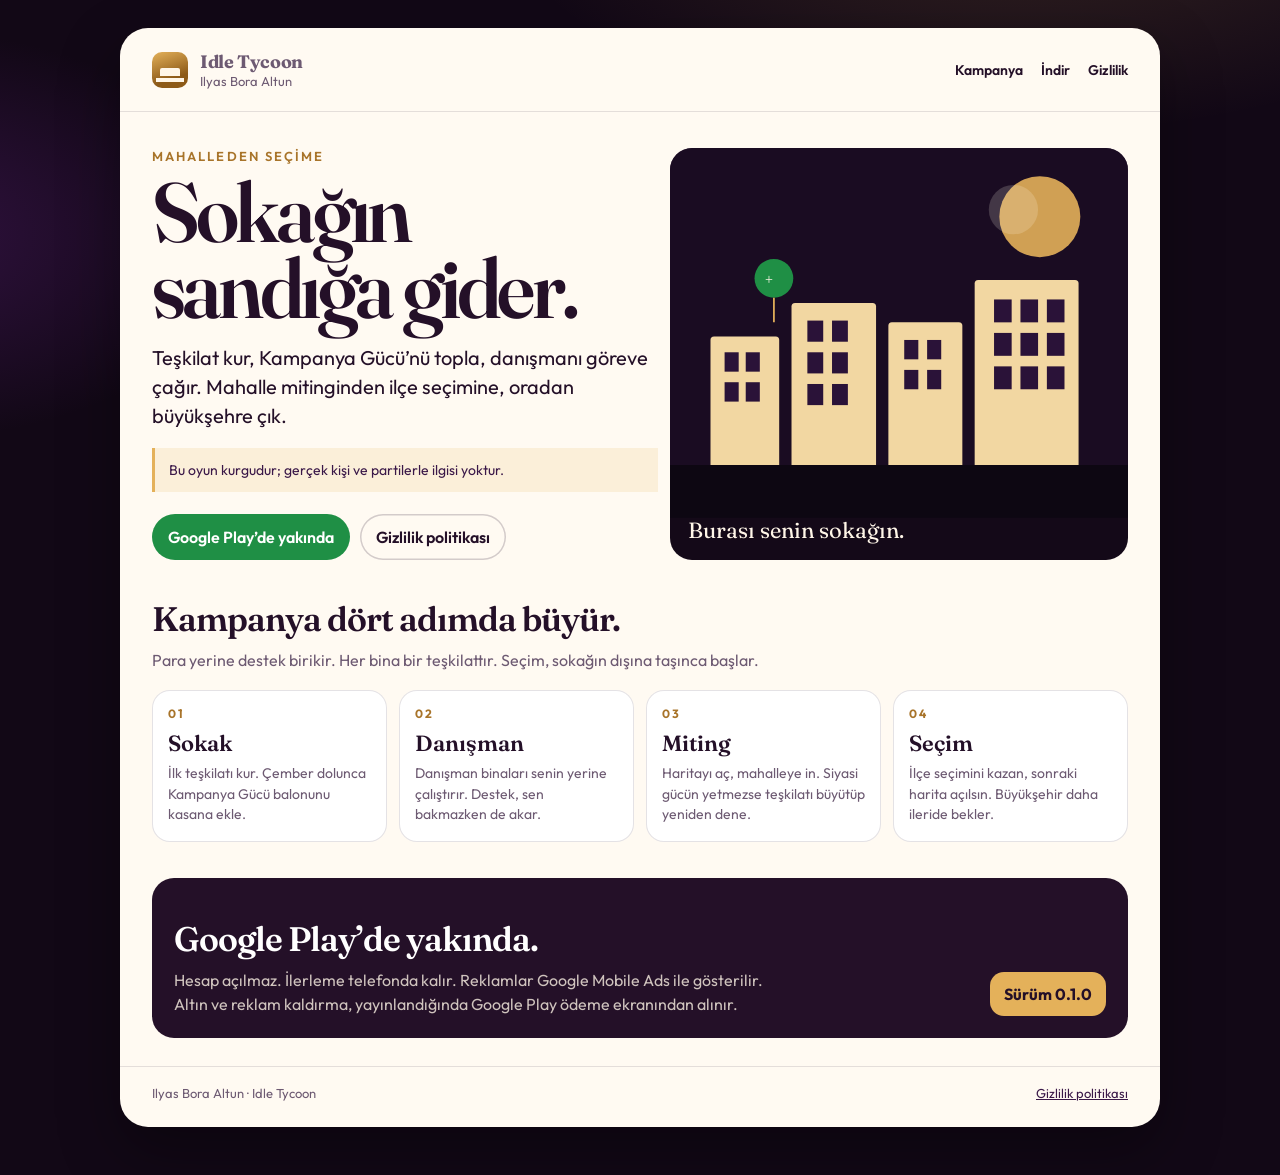
==== index.html @ 6946e216 "Publish the Idle Tycoon site and privacy policy. Co-authored-by: Cursor <cursoragent@cursor.com>" ====
<!DOCTYPE html>
<html lang="tr">
<head>
  <meta charset="utf-8">
  <meta name="viewport" content="width=device-width, initial-scale=1">
  <title>Idle Tycoon — kurgusal seçim kampanyası</title>
  <meta name="description" content="Idle Tycoon, sokağından başlayan kurgusal bir seçim kampanyası oyunudur. Gerçek kişi ve partilerle ilgisi yoktur.">
  <link rel="icon" href="favicon.svg" type="image/svg+xml">
  <link rel="preconnect" href="https://fonts.googleapis.com">
  <link rel="preconnect" href="https://fonts.gstatic.com" crossorigin>
  <link href="https://fonts.googleapis.com/css2?family=Fraunces:opsz,wght@9..144,560;9..144,640&family=Outfit:wght@400;500;600;700&display=swap" rel="stylesheet">
  <link rel="stylesheet" href="styles.css">
</head>
<body>
  <div class="sheet">
    <header class="top">
      <a class="brand" href="index.html">
        <i class="mark" aria-hidden="true"></i>
        <span>
          <b>Idle Tycoon</b>
          <span>Ilyas Bora Altun</span>
        </span>
      </a>
      <nav class="nav">
        <a href="#rota">Kampanya</a>
        <a href="#oyna">İndir</a>
        <a href="gizlilik.html">Gizlilik</a>
      </nav>
    </header>

    <section class="hero">
      <div>
        <p class="kicker">Mahalleden seçime</p>
        <h1>Sokağın<br>sandığa gider.</h1>
        <p class="lead">Teşkilat kur, Kampanya Gücü’nü topla, danışmanı göreve çağır. Mahalle mitinginden ilçe seçimine, oradan büyükşehre çık.</p>
        <p class="disclaimer">Bu oyun kurgudur; gerçek kişi ve partilerle ilgisi yoktur.</p>
        <div class="actions">
          <a class="btn" href="#oyna">Google Play’de yakında</a>
          <a class="btn ghost" href="gizlilik.html">Gizlilik politikası</a>
        </div>
      </div>
      <figure class="poster">
        <svg viewBox="0 0 520 420" role="img" aria-label="Gece sokağında kampanya binaları ve bir destek balonu">
          <rect width="520" height="420" fill="#1a0c22"/>
          <circle cx="420" cy="78" r="46" fill="#e4b15a" opacity="0.9"/>
          <circle cx="390" cy="70" r="28" fill="#fff6e8" opacity="0.18"/>
          <g fill="#f2d7a2">
            <rect x="46" y="214" width="78" height="150" rx="4"/>
            <rect x="138" y="176" width="96" height="188" rx="4"/>
            <rect x="248" y="198" width="84" height="166" rx="4"/>
            <rect x="346" y="150" width="118" height="214" rx="4"/>
          </g>
          <g fill="#2a1238">
            <rect x="62" y="232" width="16" height="22"/>
            <rect x="86" y="232" width="16" height="22"/>
            <rect x="62" y="266" width="16" height="22"/>
            <rect x="86" y="266" width="16" height="22"/>
            <rect x="156" y="196" width="18" height="24"/>
            <rect x="184" y="196" width="18" height="24"/>
            <rect x="156" y="232" width="18" height="24"/>
            <rect x="184" y="232" width="18" height="24"/>
            <rect x="156" y="268" width="18" height="24"/>
            <rect x="184" y="268" width="18" height="24"/>
            <rect x="266" y="218" width="16" height="22"/>
            <rect x="292" y="218" width="16" height="22"/>
            <rect x="266" y="252" width="16" height="22"/>
            <rect x="292" y="252" width="16" height="22"/>
            <rect x="368" y="172" width="20" height="26"/>
            <rect x="398" y="172" width="20" height="26"/>
            <rect x="428" y="172" width="20" height="26"/>
            <rect x="368" y="210" width="20" height="26"/>
            <rect x="398" y="210" width="20" height="26"/>
            <rect x="428" y="210" width="20" height="26"/>
            <rect x="368" y="248" width="20" height="26"/>
            <rect x="398" y="248" width="20" height="26"/>
            <rect x="428" y="248" width="20" height="26"/>
          </g>
          <rect x="0" y="360" width="520" height="60" fill="#0d0712"/>
          <circle cx="118" cy="148" r="22" fill="#1f8f45"/>
          <path d="M118 170 v28" stroke="#e4b15a" stroke-width="2"/>
          <text x="108" y="154" fill="#fff6e8" font-family="Georgia, serif" font-size="16">+</text>
        </svg>
        <figcaption class="caption">Burası senin sokağın.</figcaption>
      </figure>
    </section>

    <section class="route" id="rota">
      <h2>Kampanya dört adımda büyür.</h2>
      <p class="deck">Para yerine destek birikir. Her bina bir teşkilattır. Seçim, sokağın dışına taşınca başlar.</p>
      <ol class="steps">
        <li>
          <em>01</em>
          <strong>Sokak</strong>
          <p>İlk teşkilatı kur. Çember dolunca Kampanya Gücü balonunu kasana ekle.</p>
        </li>
        <li>
          <em>02</em>
          <strong>Danışman</strong>
          <p>Danışman binaları senin yerine çalıştırır. Destek, sen bakmazken de akar.</p>
        </li>
        <li>
          <em>03</em>
          <strong>Miting</strong>
          <p>Haritayı aç, mahalleye in. Siyasi gücün yetmezse teşkilatı büyütüp yeniden dene.</p>
        </li>
        <li>
          <em>04</em>
          <strong>Seçim</strong>
          <p>İlçe seçimini kazan, sonraki harita açılsın. Büyükşehir daha ileride bekler.</p>
        </li>
      </ol>
    </section>

    <section class="play" id="oyna">
      <div class="play-row">
        <div>
          <h2>Google Play’de yakında.</h2>
          <p>Hesap açılmaz. İlerleme telefonda kalır. Reklamlar Google Mobile Ads ile gösterilir. Altın ve reklam kaldırma, yayınlandığında Google Play ödeme ekranından alınır.</p>
        </div>
        <div class="soon">Sürüm 0.1.0</div>
      </div>
    </section>

    <footer class="foot">
      <span>Ilyas Bora Altun · Idle Tycoon</span>
      <a href="gizlilik.html">Gizlilik politikası</a>
    </footer>
  </div>
</body>
</html>
---- styles.css ----
:root {
  --night: #120816;
  --ink: #241028;
  --plum: #3a1848;
  --gold: #e4b15a;
  --gold-deep: #a8742a;
  --cream: #fff6e8;
  --paper: #fffaf2;
  --muted: #6d5a72;
  --green: #1f8f45;
  --green-deep: #146332;
  --line: rgba(36, 16, 40, 0.12);
  --shadow: 0 24px 60px rgba(0, 0, 0, 0.35);
  --serif: "Fraunces", "Iowan Old Style", Palatino, serif;
  --sans: "Outfit", "Avenir Next", "Segoe UI", sans-serif;
}

* { box-sizing: border-box; }

html { scroll-behavior: smooth; }

body {
  margin: 0;
  min-height: 100vh;
  color: var(--ink);
  font-family: var(--sans);
  background:
    radial-gradient(900px 420px at 80% -10%, rgba(228, 177, 90, 0.18), transparent 60%),
    radial-gradient(700px 380px at -10% 20%, rgba(90, 30, 120, 0.45), transparent 55%),
    var(--night);
}

a { color: inherit; }

.sheet {
  width: min(1040px, calc(100% - 32px));
  margin: 28px auto 48px;
  background: var(--paper);
  border-radius: 28px;
  box-shadow: var(--shadow);
  overflow: hidden;
}

.top {
  display: flex;
  justify-content: space-between;
  align-items: center;
  gap: 16px;
  padding: 22px 32px;
  border-bottom: 1px solid var(--line);
}

.brand {
  display: flex;
  align-items: center;
  gap: 12px;
  text-decoration: none;
}

.mark {
  width: 36px;
  height: 36px;
  border-radius: 10px;
  background:
    linear-gradient(160deg, var(--gold), #8d5a18 70%),
    var(--plum);
  position: relative;
  flex: none;
}

.mark::after {
  content: "";
  position: absolute;
  left: 8px;
  right: 8px;
  top: 16px;
  height: 8px;
  border-radius: 2px 2px 0 0;
  background: var(--cream);
  box-shadow: -6px 8px 0 -2px var(--cream), 6px 8px 0 -2px var(--cream);
}

.brand b {
  display: block;
  font-family: var(--serif);
  font-size: 18px;
  letter-spacing: -0.02em;
}

.brand span,
.studio {
  color: var(--muted);
  font-size: 13px;
}

.nav {
  display: flex;
  gap: 18px;
  align-items: center;
  font-size: 14px;
  font-weight: 600;
}

.nav a { text-decoration: none; }

.nav a:hover { color: var(--gold-deep); }

.hero {
  display: grid;
  grid-template-columns: 1.05fr 0.95fr;
  gap: 12px;
  padding: 36px 32px 12px;
}

.kicker {
  margin: 0 0 10px;
  color: var(--gold-deep);
  font-size: 13px;
  font-weight: 600;
  letter-spacing: 0.16em;
  text-transform: uppercase;
}

h1 {
  margin: 0;
  font-family: var(--serif);
  font-size: clamp(52px, 7vw, 84px);
  font-weight: 600;
  letter-spacing: -0.045em;
  line-height: 0.9;
}

.lead {
  margin: 18px 0 0;
  max-width: 34rem;
  font-size: 20px;
  line-height: 1.45;
}

.disclaimer {
  margin: 18px 0 0;
  max-width: 34rem;
  padding: 12px 14px;
  border-left: 3px solid var(--gold);
  background: rgba(228, 177, 90, 0.16);
  color: var(--plum);
  font-size: 14px;
  line-height: 1.45;
}

.actions {
  display: flex;
  flex-wrap: wrap;
  gap: 10px;
  margin-top: 22px;
}

.btn {
  display: inline-flex;
  align-items: center;
  justify-content: center;
  min-height: 46px;
  padding: 0 16px;
  border-radius: 999px;
  background: var(--green);
  color: white;
  text-decoration: none;
  font-weight: 600;
}

.btn:hover { background: var(--green-deep); }

.btn.ghost {
  background: transparent;
  color: var(--ink);
  box-shadow: inset 0 0 0 1.5px rgba(36, 16, 40, 0.2);
}

.btn.ghost:hover { background: rgba(36, 16, 40, 0.04); }

.poster {
  margin: 0;
  border-radius: 22px;
  background:
    linear-gradient(180deg, rgba(255, 246, 232, 0.2), transparent 30%),
    linear-gradient(180deg, #2a1238 0%, #140918 72%);
  min-height: 360px;
  position: relative;
  overflow: hidden;
  color: var(--cream);
}

.poster svg { display: block; width: 100%; height: auto; }

.caption {
  position: absolute;
  left: 18px;
  bottom: 16px;
  margin: 0;
  font-family: var(--serif);
  font-size: 22px;
}

.route,
.play,
.legal {
  padding: 8px 32px 28px;
}

.route h2,
.play h2,
.legal h2,
.prose h2 {
  margin: 18px 0 8px;
  font-family: var(--serif);
  font-size: 34px;
  font-weight: 600;
  letter-spacing: -0.03em;
}

.deck {
  margin: 0 0 18px;
  max-width: 40rem;
  color: var(--muted);
  line-height: 1.5;
}

.steps {
  display: grid;
  grid-template-columns: repeat(4, 1fr);
  gap: 12px;
  margin: 0;
  padding: 0;
  list-style: none;
}

.steps li {
  padding: 16px 16px 18px;
  border-radius: 18px;
  background: white;
  box-shadow: inset 0 0 0 1px var(--line);
}

.steps em {
  display: block;
  margin-bottom: 8px;
  color: var(--gold-deep);
  font-style: normal;
  font-size: 12px;
  font-weight: 700;
  letter-spacing: 0.14em;
}

.steps strong {
  display: block;
  margin-bottom: 6px;
  font-family: var(--serif);
  font-size: 22px;
  font-weight: 600;
}

.steps p {
  margin: 0;
  color: var(--muted);
  font-size: 14px;
  line-height: 1.45;
}

.play-row {
  display: flex;
  justify-content: space-between;
  gap: 24px;
  align-items: end;
  padding: 22px;
  border-radius: 22px;
  background: var(--ink);
  color: var(--cream);
}

.play-row p { margin: 8px 0 0; max-width: 38rem; line-height: 1.5; color: rgba(255, 246, 232, 0.78); }

.play-row h2 { color: white; }

.soon {
  flex: none;
  padding: 12px 14px;
  border-radius: 14px;
  background: var(--gold);
  color: var(--ink);
  font-weight: 700;
}

.foot {
  display: flex;
  justify-content: space-between;
  gap: 12px;
  padding: 18px 32px 26px;
  border-top: 1px solid var(--line);
  color: var(--muted);
  font-size: 13px;
}

.foot a { color: var(--plum); }

.prose {
  padding: 12px 32px 36px;
  max-width: 760px;
}

.prose p,
.prose li { line-height: 1.6; }

.prose ul { padding-left: 18px; }

.prose h2 { font-size: 26px; margin-top: 28px; }

.updated {
  color: var(--muted);
  font-size: 14px;
}

@media (max-width: 860px) {
  .hero,
  .steps,
  .play-row,
  .top,
  .foot {
    grid-template-columns: 1fr;
    display: grid;
  }

  .top,
  .foot { gap: 10px; }

  .nav { flex-wrap: wrap; }

  .hero { padding-top: 24px; }

  .play-row { align-items: start; }

  h1 { font-size: 56px; }
}
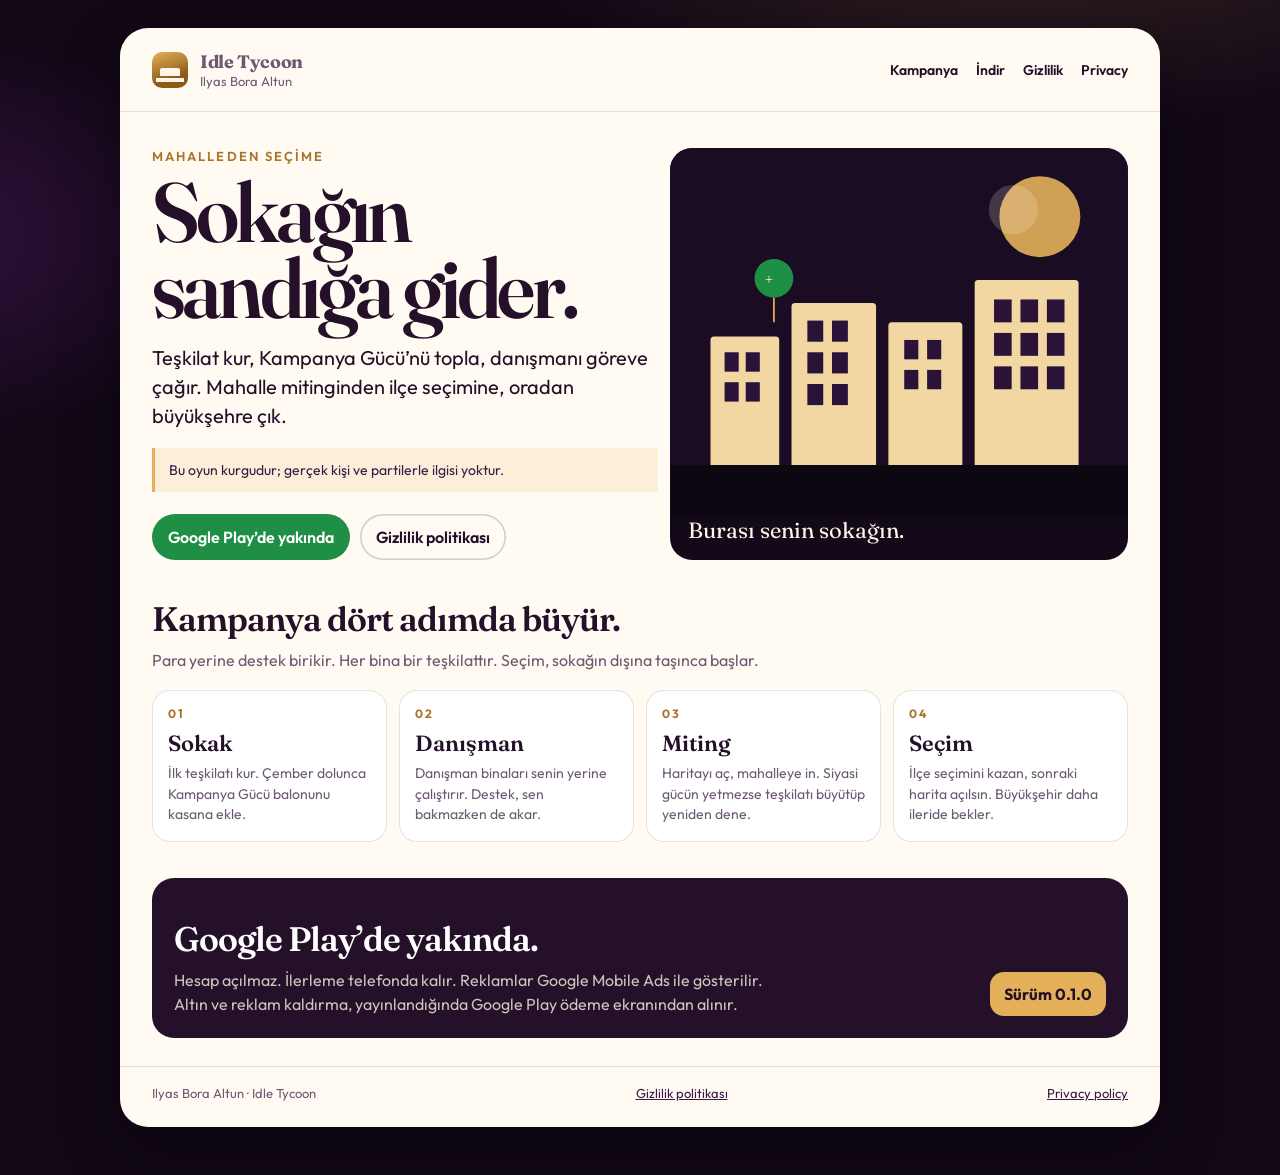
==== commit 8c47bb25: "Publish one privacy policy for iOS and Android, in Turkish and English. Co-authored-by: Cursor <curs" ====
--- a/index.html
+++ b/index.html
@@ -25,6 +25,7 @@
         <a href="#rota">Kampanya</a>
         <a href="#oyna">İndir</a>
         <a href="gizlilik.html">Gizlilik</a>
+        <a href="privacy.html">Privacy</a>
       </nav>
     </header>
 
@@ -124,6 +125,7 @@
     <footer class="foot">
       <span>Ilyas Bora Altun · Idle Tycoon</span>
       <a href="gizlilik.html">Gizlilik politikası</a>
+      <a href="privacy.html">Privacy policy</a>
     </footer>
   </div>
 </body>
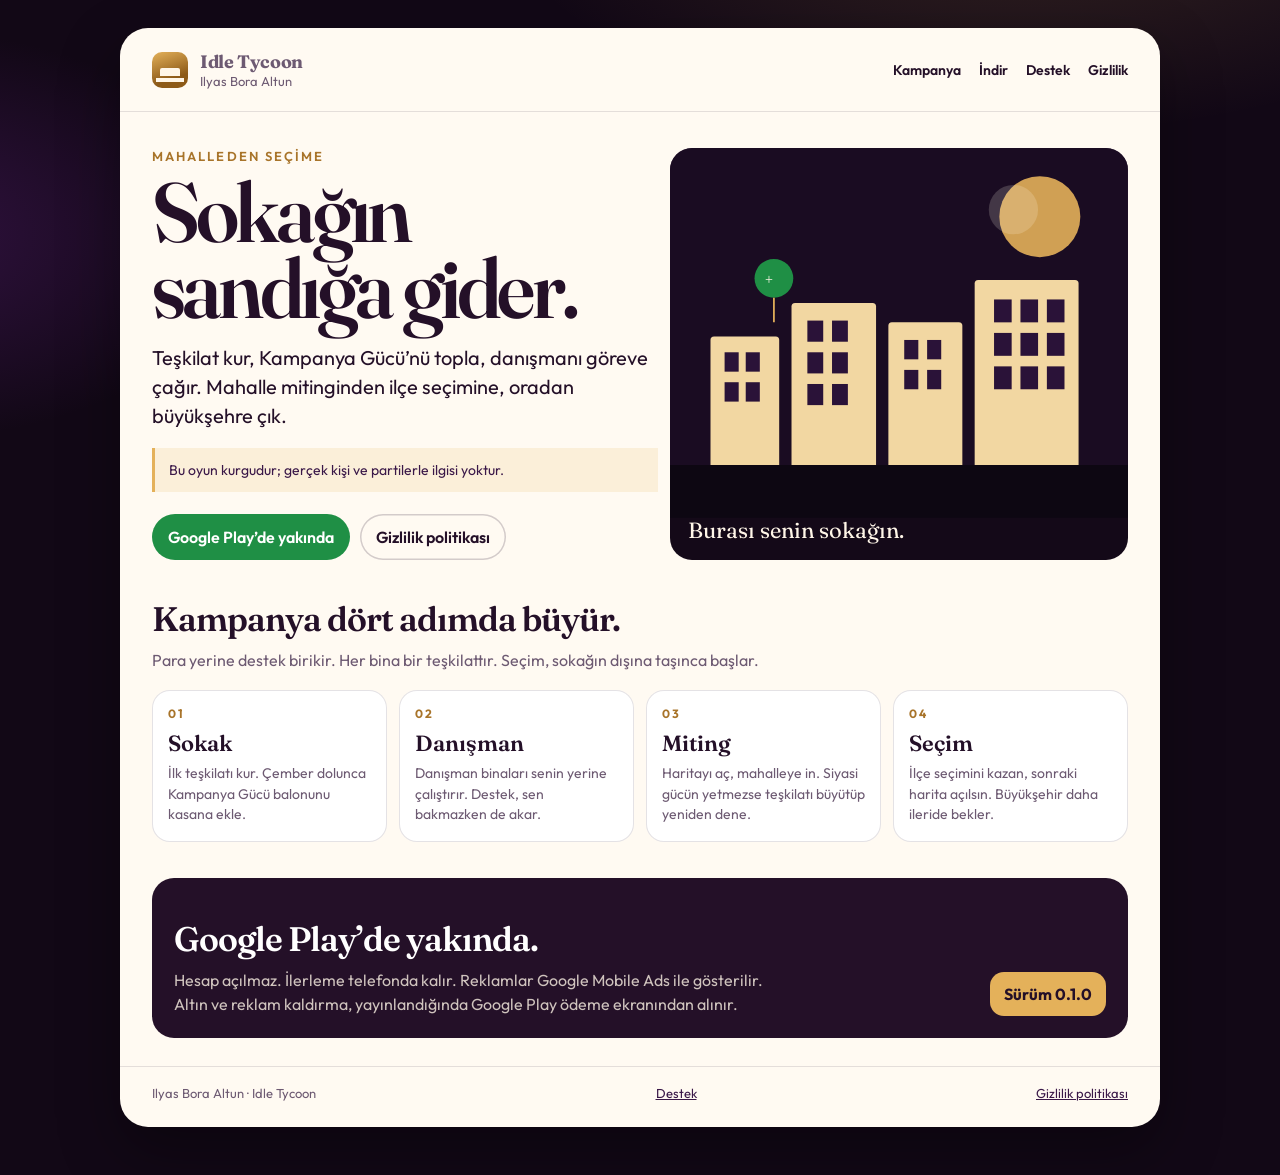
==== commit ce2689d1: "Add Turkish and English support pages for the store listing. Co-authored-by: Cursor <cursoragent@cur" ====
--- a/index.html
+++ b/index.html
@@ -24,8 +24,8 @@
       <nav class="nav">
         <a href="#rota">Kampanya</a>
         <a href="#oyna">İndir</a>
+        <a href="destek.html">Destek</a>
         <a href="gizlilik.html">Gizlilik</a>
-        <a href="privacy.html">Privacy</a>
       </nav>
     </header>
 
@@ -124,8 +124,8 @@
 
     <footer class="foot">
       <span>Ilyas Bora Altun · Idle Tycoon</span>
+      <a href="destek.html">Destek</a>
       <a href="gizlilik.html">Gizlilik politikası</a>
-      <a href="privacy.html">Privacy policy</a>
     </footer>
   </div>
 </body>
